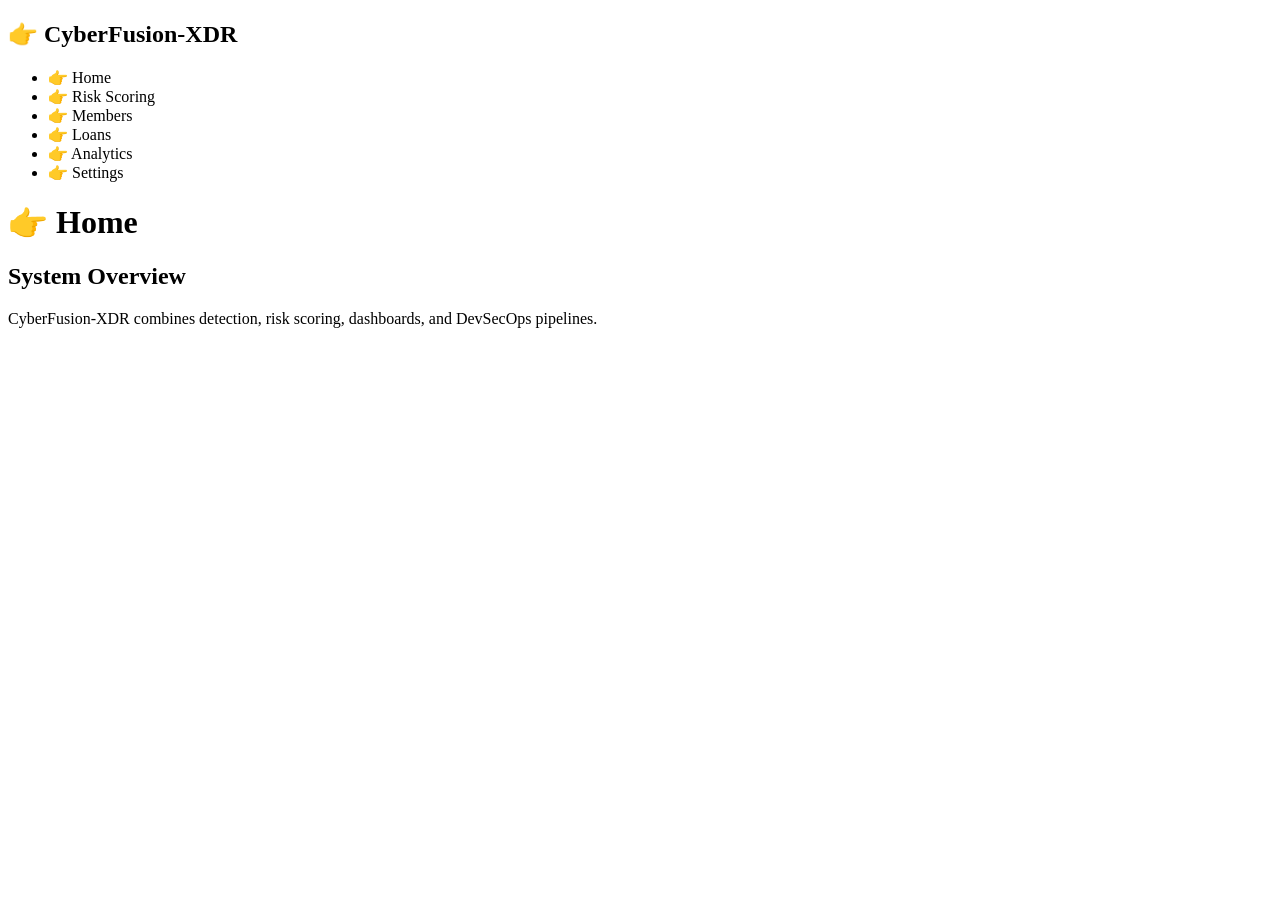
==== frontend/index.html @ c5bd31dd "HTML structure for CyberFusion-XDR" ====
<!DOCTYPE html>
<html>
<head>
  <title>CyberFusion‑XDR | Home</title>
  <link rel="stylesheet" href="styles.css">
</head>
<body>

<div class="sidebar">
  <h2>👉 CyberFusion‑XDR</h2>
  <ul>
    <li class="active" data-target="index.html">👉 Home</li>
    <li data-target="risk-scoring.html">👉 Risk Scoring</li>
    <li data-target="members.html">👉 Members</li>
    <li data-target="loans.html">👉 Loans</li>
    <li data-target="analytics.html">👉 Analytics</li>
    <li data-target="settings.html">👉 Settings</li>
  </ul>
</div>

<div class="main">
  <h1>👉 Home</h1>
  <section>
    <h2>System Overview</h2>
    <p>CyberFusion‑XDR combines detection, risk scoring, dashboards, and DevSecOps pipelines.</p>
  </section>
</div>

<script src="script.js"></script>
</body>
</html>
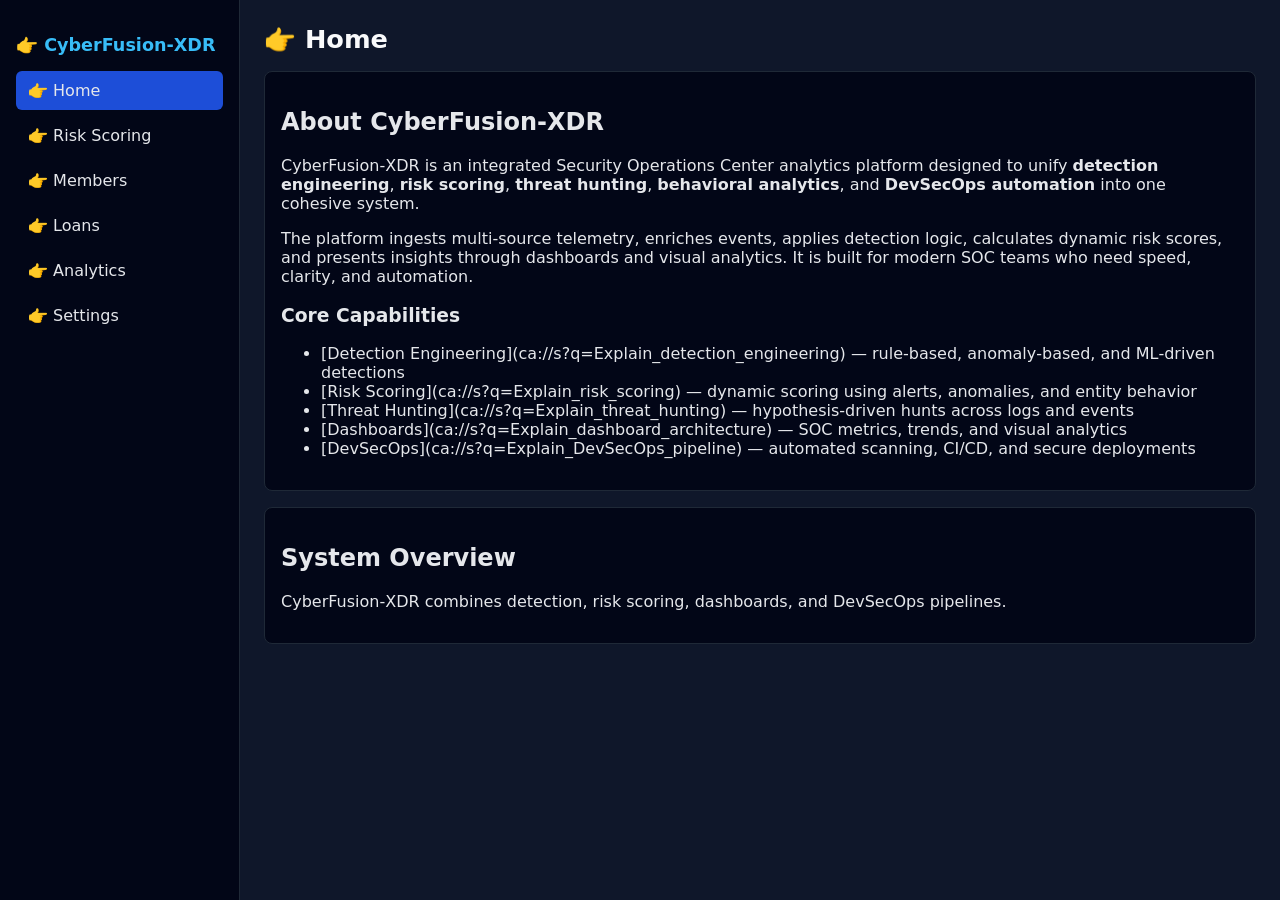
==== commit 76b490b8: "About Added an 'About CyberFusion‑XDR' section detailing the platform's capabilities and core featur" ====
--- a/frontend/index.html
+++ b/frontend/index.html
@@ -21,6 +21,29 @@
 <div class="main">
   <h1>👉 Home</h1>
   <section>
+  <h2>About CyberFusion‑XDR</h2>
+  <p>
+    CyberFusion‑XDR is an integrated Security Operations Center analytics platform designed to unify 
+    <strong>detection engineering</strong>, <strong>risk scoring</strong>, <strong>threat hunting</strong>, 
+    <strong>behavioral analytics</strong>, and <strong>DevSecOps automation</strong> into one cohesive system.
+  </p>
+
+  <p>
+    The platform ingests multi‑source telemetry, enriches events, applies detection logic, calculates 
+    dynamic risk scores, and presents insights through dashboards and visual analytics. It is built for 
+    modern SOC teams who need speed, clarity, and automation.
+  </p>
+
+  <h3>Core Capabilities</h3>
+  <ul>
+    <li>[Detection Engineering](ca://s?q=Explain_detection_engineering) — rule‑based, anomaly‑based, and ML‑driven detections</li>
+    <li>[Risk Scoring](ca://s?q=Explain_risk_scoring) — dynamic scoring using alerts, anomalies, and entity behavior</li>
+    <li>[Threat Hunting](ca://s?q=Explain_threat_hunting) — hypothesis‑driven hunts across logs and events</li>
+    <li>[Dashboards](ca://s?q=Explain_dashboard_architecture) — SOC metrics, trends, and visual analytics</li>
+    <li>[DevSecOps](ca://s?q=Explain_DevSecOps_pipeline) — automated scanning, CI/CD, and secure deployments</li>
+  </ul>
+</section>
+  <section>
     <h2>System Overview</h2>
     <p>CyberFusion‑XDR combines detection, risk scoring, dashboards, and DevSecOps pipelines.</p>
   </section>
--- a/frontend/styles.css
+++ b/frontend/styles.css
@@ -0,0 +1,71 @@
+body {
+  margin: 0;
+  font-family: system-ui, -apple-system, BlinkMacSystemFont, "Segoe UI", sans-serif;
+  background-color: #0f172a;
+  color: #e5e7eb;
+  display: flex;
+}
+
+/* Sidebar */
+.sidebar {
+  width: 240px;
+  background: #020617;
+  border-right: 1px solid #1f2937;
+  padding: 20px 16px;
+  box-sizing: border-box;
+  height: 100vh;
+}
+
+.sidebar h2 {
+  color: #38bdf8;
+  font-size: 1.1rem;
+  margin-bottom: 16px;
+}
+
+.sidebar ul {
+  list-style: none;
+  padding: 0;
+  margin: 0;
+}
+
+.sidebar li {
+  padding: 10px 12px;
+  margin-bottom: 6px;
+  border-radius: 6px;
+  cursor: pointer;
+  color: #e5e7eb;
+  display: flex;
+  align-items: center;
+  gap: 8px;
+}
+
+.sidebar li:hover {
+  background: #0f172a;
+}
+
+.sidebar li.active {
+  background: #1d4ed8;
+}
+
+/* Main content */
+.main {
+  flex: 1;
+  padding: 24px;
+  box-sizing: border-box;
+}
+
+/* Page title */
+.main h1 {
+  margin-top: 0;
+  font-size: 1.6rem;
+  color: #f9fafb;
+}
+
+/* Sections */
+section {
+  margin-top: 16px;
+  padding: 16px;
+  border-radius: 8px;
+  background: #020617;
+  border: 1px solid #1f2937;
+}
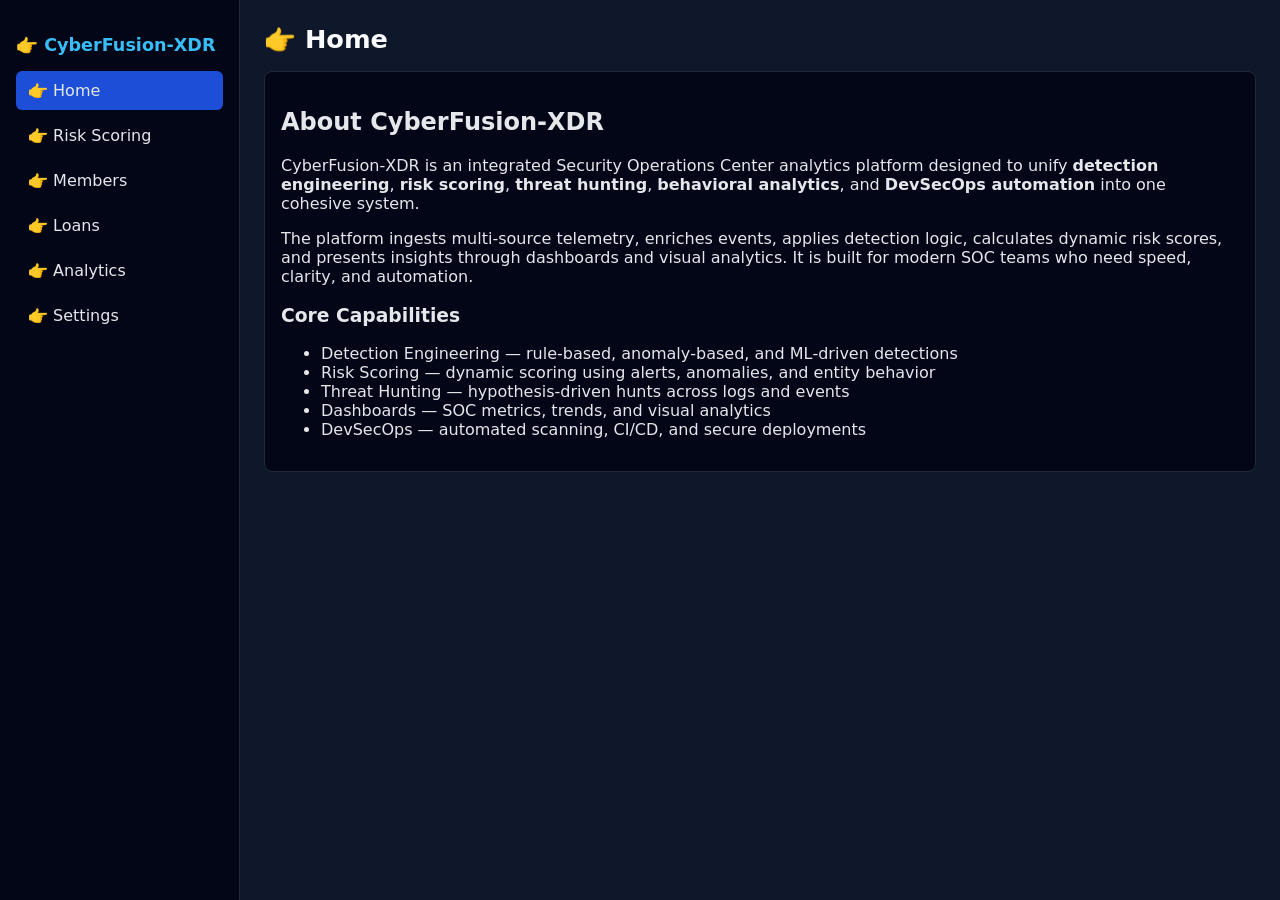
==== commit ca47aa8a: "index.html Updated the content structure and removed the System Overview section." ====
--- a/frontend/index.html
+++ b/frontend/index.html
@@ -20,8 +20,9 @@
 
 <div class="main">
   <h1>👉 Home</h1>
-  <section>
+ <section>
   <h2>About CyberFusion‑XDR</h2>
+
   <p>
     CyberFusion‑XDR is an integrated Security Operations Center analytics platform designed to unify 
     <strong>detection engineering</strong>, <strong>risk scoring</strong>, <strong>threat hunting</strong>, 
@@ -36,17 +37,13 @@
 
   <h3>Core Capabilities</h3>
   <ul>
-    <li>[Detection Engineering](ca://s?q=Explain_detection_engineering) — rule‑based, anomaly‑based, and ML‑driven detections</li>
-    <li>[Risk Scoring](ca://s?q=Explain_risk_scoring) — dynamic scoring using alerts, anomalies, and entity behavior</li>
-    <li>[Threat Hunting](ca://s?q=Explain_threat_hunting) — hypothesis‑driven hunts across logs and events</li>
-    <li>[Dashboards](ca://s?q=Explain_dashboard_architecture) — SOC metrics, trends, and visual analytics</li>
-    <li>[DevSecOps](ca://s?q=Explain_DevSecOps_pipeline) — automated scanning, CI/CD, and secure deployments</li>
+    <li>Detection Engineering — rule‑based, anomaly‑based, and ML‑driven detections</li>
+    <li>Risk Scoring — dynamic scoring using alerts, anomalies, and entity behavior</li>
+    <li>Threat Hunting — hypothesis‑driven hunts across logs and events</li>
+    <li>Dashboards — SOC metrics, trends, and visual analytics</li>
+    <li>DevSecOps — automated scanning, CI/CD, and secure deployments</li>
   </ul>
 </section>
-  <section>
-    <h2>System Overview</h2>
-    <p>CyberFusion‑XDR combines detection, risk scoring, dashboards, and DevSecOps pipelines.</p>
-  </section>
 </div>
 
 <script src="script.js"></script>
